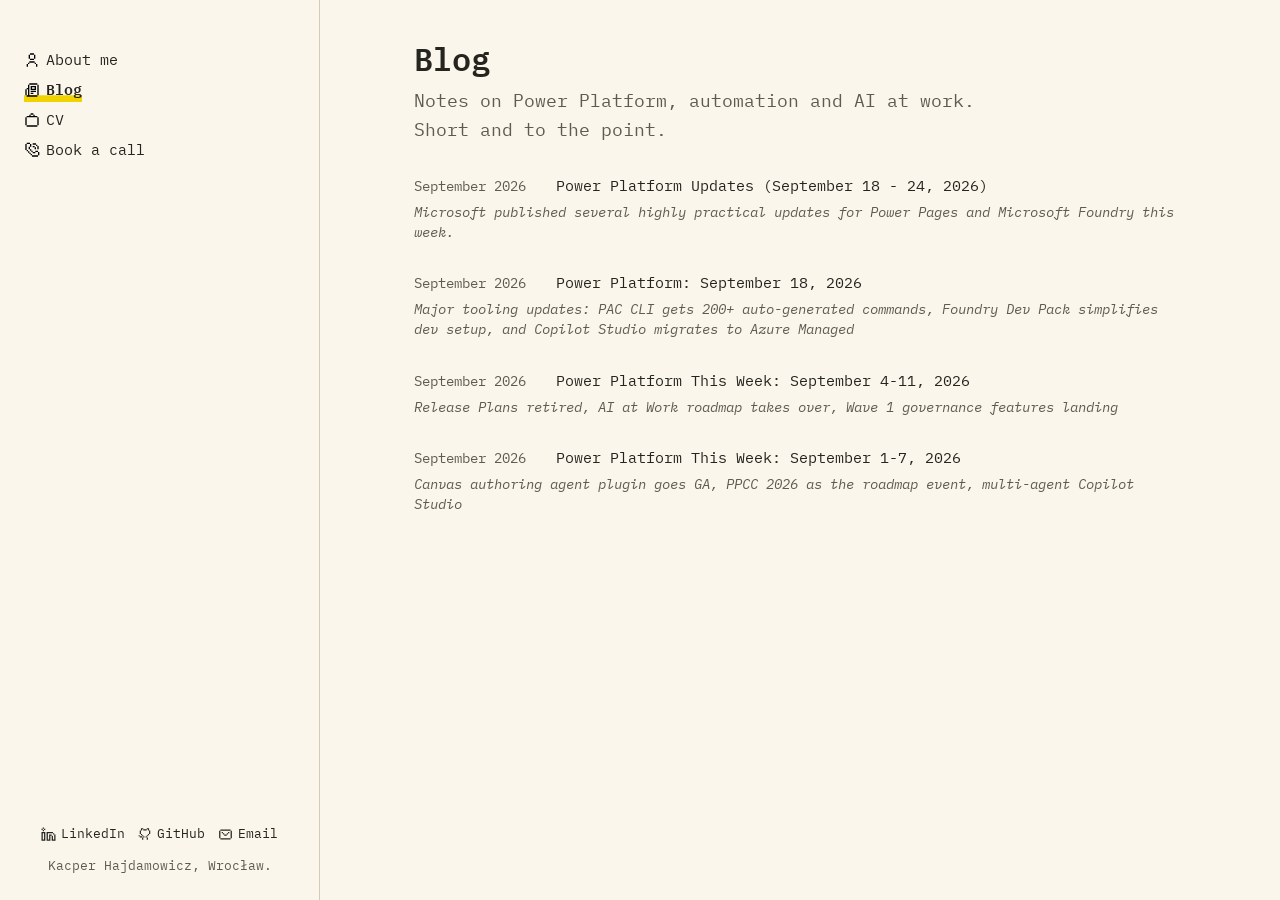
==== blog/index.html @ ccdfb7a2 "Post: Power Platform Updates (September 18 - 24, 2026)" ====
<!doctype html>
<html lang="en">
<head>
  <meta charset="utf-8">
  <meta name="viewport" content="width=device-width, initial-scale=1">
  <title>Blog | Kacper Hajdamowicz</title>
  <meta name="description" content="Notes on Power Platform, automation and AI at work.">
  <link rel="icon" href="../favicon.png">
  <link rel="apple-touch-icon" href="../apple-touch-icon.png">
  <link rel="preconnect" href="https://fonts.googleapis.com">
  <link rel="preconnect" href="https://fonts.gstatic.com" crossorigin>
  <link rel="stylesheet" href="https://fonts.googleapis.com/css2?family=IBM+Plex+Mono:wght@400;500;600;700&display=swap">
  <link rel="stylesheet" href="../style.css">
</head>
<body>
<a class="skip-link" href="#main">Skip to content</a>

<header class="sidebar">
  <nav class="sidebar-nav" aria-label="Main">
  <a href="../"><img class="pix" src="../icons/user.svg" alt="" width="16" height="16"> About me</a>
    <a href="./" aria-current="page"><img class="pix" src="../icons/article.svg" alt="" width="16" height="16"> Blog</a>
    <a href="../cv/"><img class="pix" src="../icons/briefcase.svg" alt="" width="16" height="16"> CV</a>
    <a href="https://calendly.com/hajdamowiczkacper/30min" target="_blank" rel="noopener"><img class="pix" src="../icons/phone-call.svg" alt="" width="16" height="16"> Book a call</a>
  </nav>
  <nav class="sidebar-social" aria-label="Links">
    <a href="https://www.linkedin.com/in/kacper-hajdamowicz-b1167520b" target="_blank" rel="noopener">LinkedIn</a>
    <a href="https://github.com/KacperHajdamowicz" target="_blank" rel="noopener">GitHub</a>
    <a href="mailto:hajdamowiczkacper@outlook.com">Email</a>
  </nav>
  <p class="sidebar-note">Kacper Hajdamowicz, Wrocław.</p>
</header>

<main class="main" id="main">
  <h1>Blog</h1>
  <p class="lead">Notes on Power Platform, automation and AI at work. Short and to the point.</p>
  <ul class="posts">
      <a class="post" href="2026-09-power-platform-updates-september-18-24-2026.html">
        <span class="post-top">
          <time datetime="2026-09">September 2026</time>
          <span>Power Platform Updates (September 18 - 24, 2026)</span>
        </span>
        <span class="post-desc">Microsoft published several highly practical updates for Power Pages and Microsoft Foundry this week.</span>
      </a>
    <a class="post" href="2026-09-power-platform-september-18-2026.html">
        <span class="post-top">
          <time datetime="2026-09">September 2026</time>
          <span>Power Platform: September 18, 2026</span>
        </span>
        <span class="post-desc">Major tooling updates: PAC CLI gets 200+ auto-generated commands, Foundry Dev Pack simplifies dev setup, and Copilot Studio migrates to Azure Managed </span>
      </a>
    <a class="post" href="2026-09-power-platform-this-week-september-4-11-2026.html">
        <span class="post-top">
          <time datetime="2026-09">September 2026</time>
          <span>Power Platform This Week: September 4-11, 2026</span>
        </span>
        <span class="post-desc">Release Plans retired, AI at Work roadmap takes over, Wave 1 governance features landing</span>
      </a>
    <a class="post" href="2026-09-power-platform-this-week-september-1-7-2026.html">
        <span class="post-top">
          <time datetime="2026-09">September 2026</time>
          <span>Power Platform This Week: September 1-7, 2026</span>
        </span>
        <span class="post-desc">Canvas authoring agent plugin goes GA, PPCC 2026 as the roadmap event, multi-agent Copilot Studio</span>
      </a>
  </ul>
</main>

</body>
</html>
---- style.css ----
/* Kacper Hajdamowicz, personal site. One stylesheet, no build step.
   Colours live only in :root; tune them here and nowhere else.
   Shapes: buttons are pills, cards and the photo use --radius, inline code 6px. */

:root {
  /* Warm paper surfaces, dark ink, one yellow accent.
     The accent splits in two because #F1D302 only reaches 1.4:1 on paper:
     --accent is a FILL (buttons, highlights, rules) and always carries
     --on-accent ink on top; --accent-ink is the readable yellow, and the
     only one allowed to be text. */
  --bg: #FAF6EC;
  --bg-card: #F2EBD9;
  --text: #26241F;
  --text-muted: #605B4F;
  --border: #D5CBB0;
  --accent: #F1D302;
  --accent-hover: #D9BE00;
  --accent-ink: #6B5900;
  --accent-bright: #B8860B;
  --on-accent: #26241F;

  --font-body: "IBM Plex Mono", ui-monospace, "Cascadia Mono", Consolas, "Courier New", monospace;
  --font-heading: var(--font-body);

  --radius: 12px;
  --content-width: 820px;
  --sidebar-width: 320px;
  --transition: 0.15s ease;
}

* { box-sizing: border-box; }

html { color-scheme: light; }

body {
  margin: 0;
  padding-left: var(--sidebar-width);
  background: var(--bg);
  color: var(--text);
  font-family: var(--font-body);
  font-size: 0.95rem;
  line-height: 1.55;
  -webkit-font-smoothing: antialiased;
}

h1, h2, h3 {
  font-family: var(--font-heading);
  font-weight: 600;
  line-height: 1.2;
  letter-spacing: 0;
  margin: 0 0 0.5rem;
}
h1 { font-size: 2rem; }
h2 { font-size: 1.5rem; }
h3 { font-size: 1.1rem; }
p { margin: 0 0 1rem; }

a { color: var(--accent-ink); text-decoration: none; }
a:hover { color: var(--accent-bright); text-decoration: underline; }
:focus-visible { outline: 2px solid var(--accent-ink); outline-offset: 3px; }

.skip-link {
  position: absolute; left: calc(var(--sidebar-width) + 1rem); top: -3rem; z-index: 20;
  padding: 0.5rem 1rem; border-radius: 999px;
  background: var(--accent); color: var(--on-accent);
}
.skip-link:focus { top: 1rem; }

/* Sidebar: fixed on the left, the page scrolls past it.
   The social links and the note sit at the bottom (margin-top: auto). */
.sidebar {
  position: fixed; left: 0; top: 0; bottom: 0; z-index: 10;
  width: var(--sidebar-width);
  display: flex; flex-direction: column;
  padding: 1.5rem;
  overflow-y: auto;
  background: var(--bg);
  border-right: 1px solid var(--border);
}
.brand { font-family: var(--font-heading); font-weight: 600; color: var(--text); }
.brand:hover { color: var(--accent-bright); text-decoration: none; }
.sidebar-nav { display: flex; flex-direction: column; gap: 0.4rem; margin-top: 1.5rem; }
/* shrink to the label so the marker stripe hugs the word, not the column */
.sidebar-nav a { align-self: flex-start; }
.sidebar-social { display: flex; align-items: center; justify-content: center; gap: 0.8rem; margin-top: auto; padding-top: 1.5rem; font-size: 0.8rem; }
.sidebar-social a { display: inline-flex; align-items: center; gap: 0.3rem; }
/* Brand marks are masks, not images, so the glyph takes currentColor and
   follows the hover state. No colour is baked into the data URI. */
.sidebar-social a::before {
  content: "";
  width: 1.15em; height: 1.15em;
  flex-shrink: 0;
  background: currentColor;
  -webkit-mask: var(--icon) center / contain no-repeat;
  mask: var(--icon) center / contain no-repeat;
}
.sidebar-social a[href*="linkedin"] { --icon: url("data:image/svg+xml,%3Csvg xmlns='http://www.w3.org/2000/svg' viewBox='0 0 24 24'%3E%3Cpath d='M7 22H1V8h6v14Zm12-12h-8v10h2v-8h4v2h-2v8H9V8h10v2Zm4 12h-6v-8h2v6h2v-8h2v10ZM3 20h2V10H3v10Zm18-8h-2v-2h2v2ZM5 7H3V5h2v2ZM3 5H1V3h2v2Zm4 0H5V3h2v2ZM5 3H3V1h2v2Z'/%3E%3C/svg%3E"); }
.sidebar-social a[href*="github"] { --icon: url("data:image/svg+xml,%3Csvg xmlns='http://www.w3.org/2000/svg' viewBox='0 0 24 24'%3E%3Cpath d='M5 2h4v2H7v2H5V2Zm0 10H3V6h2v6Zm2 2H5v-2h2v2Zm2 2v-2H7v2H3v-2H1v2h2v2h4v4h2v-4h2v-2H9Zm0 0v2H7v-2h2Zm6-12v2H9V4h6Zm4 2h-2V4h-2V2h4v4Zm0 6V6h2v6h-2Zm-2 2v-2h2v2h-2Zm-2 2v-2h2v2h-2Zm0 2h-2v-2h2v2Zm0 0h2v4h-2v-4Z'/%3E%3C/svg%3E"); }
.sidebar-social a[href^="mailto"] { --icon: url("data:image/svg+xml,%3Csvg xmlns='http://www.w3.org/2000/svg' viewBox='0 0 24 24'%3E%3Cpath d='M6 8h2v2H6zm2 2h2v2H8zm10-2h-2v2h2zm-2 2h-2v2h2zm-6 2h4v2h-4zM2 6h2v12H2zm18 0h2v12h-2zM4 4h16v2H4zm0 14h16v2H4z'/%3E%3C/svg%3E"); }
.sidebar-nav a, .sidebar-social a { color: var(--text); }
.sidebar-nav a { display: inline-flex; align-items: center; gap: 0.4rem; }
.pix { image-rendering: pixelated; vertical-align: -0.2em; }
.cv h2 .pix {
  width: 16px; height: 16px;
  vertical-align: middle;
  margin-right: 0.25em;
}
.sidebar-nav a[aria-current] {
  color: var(--text); font-weight: 600;
  box-shadow: inset 0 -0.45em var(--accent);
}
.sidebar-nav a:hover, .sidebar-social a:hover { color: var(--accent-bright); text-decoration: none; }
.sidebar-note { margin: 0.75rem 0 0; font-size: 0.8rem; color: var(--text-muted); text-align: center; }

/* Layout */
.main { max-width: var(--content-width); margin: 0 auto; padding: 2.5rem 1.5rem 3rem; }
.section { margin-top: 3rem; }
.heading-row { display: flex; align-items: center; justify-content: space-between; gap: 1rem; margin-bottom: 0.5rem; }
.heading-row h2 { margin: 0; }
.lead { font-size: 1.15rem; color: var(--text-muted); max-width: 32em; }

/* Buttons */
.button {
  display: inline-block;
  padding: 0.55rem 1.1rem;
  border: 1px solid var(--accent-ink);
  border-radius: 999px;
  background: var(--accent);
  color: var(--on-accent);
  font-weight: 500;
  line-height: 1.2;
  white-space: nowrap;
  transition: background var(--transition), border-color var(--transition), transform var(--transition);
}
.button:hover { background: var(--accent-hover); border-color: var(--accent-ink); color: var(--on-accent); text-decoration: none; }
.button:active { transform: translateY(1px); }
.button.secondary { background: transparent; border-color: var(--border); color: var(--text); }
.button.secondary:hover { background: var(--bg-card); border-color: var(--text-muted); color: var(--text); }
.button.small { padding: 0.35rem 0.8rem; font-size: 0.9rem; }

/* Landing: hero with timeline and photo */
.hero { display: grid; grid-template-columns: 1fr 250px; gap: 2.5rem; align-items: start; }
.hero-links { display: flex; gap: 1.25rem; margin-bottom: 0.5rem; }
.hero-actions { display: flex; flex-wrap: wrap; gap: 0.75rem; margin-top: 1.5rem; }

.timeline-title { font-size: 1.1rem; color: var(--text-muted); margin: 1.5rem 0 0.75rem; }
.timeline {
  display: grid;
  grid-template-columns: max-content 1fr;
  column-gap: 1.25rem;
  row-gap: 0.6rem;
  margin: 0;
}
.timeline dt {
  color: var(--accent-ink);
  font-weight: 600;
  font-variant-numeric: tabular-nums;
  white-space: nowrap;
}
.timeline dd { margin: 0; }

.hero-figure { margin: 0; text-align: center; }
.hero-tech {
  display: flex; justify-content: space-between; align-items: center;
  gap: 0.25rem;
  margin: 0.9rem 0.35rem 0;
}
.hero-image {
  display: block;
  width: 250px; height: 250px;
  object-fit: cover;
  border: 1px solid var(--border);
  border-radius: 999px;
  background: var(--bg-card);
}
.hero-bubble {
  margin-top: 1rem;
  padding: 0.6rem 0.9rem;
  border: 1px solid var(--border);
  border-radius: var(--radius);
  background: var(--bg-card);
  color: var(--text-muted);
  font-size: 0.9rem;
}

/* Landing: cards and certificates */
.cards { display: grid; grid-template-columns: 1fr 1fr; gap: 1rem; }
.card {
  padding: 1rem 1.25rem;
  border: 1px solid var(--border);
  border-radius: var(--radius);
  background: var(--bg-card);
}
.card h3 { margin-bottom: 0.35rem; }
.card p { margin: 0; color: var(--text-muted); font-size: 0.95rem; }

.certs { list-style: none; margin: 0; padding: 0; }
.certs li {
  display: flex; justify-content: space-between; gap: 1rem;
  padding: 0.5rem 0;
  border-top: 1px solid var(--border);
}
.certs li:first-child { border-top: 0; }

/* Posts list (blog index and landing) */
.posts { list-style: none; margin: 0; padding: 0; }
.post {
  display: flex; flex-direction: column; gap: 0.35rem;
  margin-inline: -0.625rem;
  padding: 0.9rem 0.625rem;
  border-radius: var(--radius);
  color: var(--text);
}
.post:hover { background: var(--bg-card); color: var(--accent-bright); text-decoration: none; }
.post-top {
  display: flex; align-items: baseline; gap: 1.25rem;
}
.post-top time {
  color: var(--text-muted);
  font-size: 0.9rem;
  font-variant-numeric: tabular-nums;
  white-space: nowrap;
  min-width: 8.5em;
}
.post-desc {
  color: var(--text-muted);
  font-size: 0.85rem;
  line-height: 1.45;
  font-style: italic;
}

/* Article */
.back-link { display: inline-block; margin-bottom: 1.5rem; font-size: 0.9rem; }
.article h1 { margin-bottom: 0.25rem; }
.post-meta { color: var(--text-muted); margin-bottom: 2rem; }
.article h2 { margin-top: 2rem; }
.article p { max-width: 65ch; }
.article-figure {
  margin: 1.5rem 0 2rem;
}
.article-figure img {
  display: block;
  width: 100%;
  height: auto;
  max-width: 100%;
  border: 1px solid var(--border);
  border-radius: 8px;
}
.article-figure figcaption {
  color: var(--text-muted);
  font-size: 0.85rem;
  margin-top: 0.5rem;
  font-style: italic;
  max-width: 65ch;
}
.article code {
  font-size: 0.92em;
  padding: 0 0.3em;
  border: 1px solid var(--border);
  border-radius: 6px;
  background: var(--bg-card);
}

/* CV: same rules as the printed CV, the accent is a line, not a fill */
.cv-header { margin-bottom: 1.5rem; }
.cv-name { font-size: 2rem; color: var(--accent-ink); line-height: 1.1; margin: 0; }
.cv-role { font-size: 1.15rem; margin: 0.25rem 0 0; }
.cv-contact { color: var(--text-muted); font-size: 0.95rem; line-height: 1.6; margin: 0.5rem 0 0; }
.cv-contact-row { display: inline-block; }
.cv-contact-row + .cv-contact-row { margin-top: 0.25rem; }
.cv-contact a { color: inherit; }
.cv-actions { display: flex; flex-wrap: wrap; gap: 0.75rem; margin-top: 1.25rem; }

.cv section { margin-top: 1.75rem; }
.cv h2 {
  font-size: 0.85rem;
  text-transform: uppercase;
  letter-spacing: 0.1em;
  color: var(--accent-ink);
  border-bottom: 2px solid var(--accent);
  padding-bottom: 0.3rem;
  margin: 0 0 0.75rem;
}
.cv h3, .cv h4 { font-family: var(--font-body); font-size: 1.05rem; font-weight: 700; margin: 0; }
.company { font-weight: 400; }

.skills div { margin-bottom: 0.3rem; }

.entry { margin-bottom: 1.25rem; break-inside: avoid; }
.entry-line { display: flex; justify-content: space-between; align-items: baseline; gap: 1rem; }
.dates, .year {
  color: var(--text-muted);
  font-size: 0.9rem;
  font-variant-numeric: tabular-nums;
  white-space: nowrap;
  flex-shrink: 0;
}
.qualifier { font-size: 0.9rem; font-style: italic; color: var(--text-muted); margin-top: 0.1rem; }
.sub-role { margin: 0.6rem 0 0 1rem; }

.cv ul { list-style: none; margin: 0.4rem 0 0; padding: 0; }
.cv li { position: relative; padding-left: 1rem; margin-bottom: 0.3rem; }
.cv li::before {
  content: "";
  position: absolute; left: 0; top: 0.6em;
  width: 5px; height: 5px;
  background: var(--accent-ink);
}

.item { display: flex; justify-content: space-between; gap: 1rem; margin-bottom: 0.3rem; }
.muted { color: var(--text-muted); font-size: 0.9rem; }

@media print {
  @page { size: A4; margin: 14mm; }
  /* On paper the yellow fill washes out, so both accents collapse into one
     dark mustard (8.6:1 on white) and the warm greys get sharper. */
  :root {
    --accent: #5A4B00;
    --accent-ink: #5A4B00;
    --text-muted: #555555;
    --border: #CCCCCC;
  }
  .skip-link, .sidebar, .cv-actions { display: none; }
  body {
    padding-left: 0;
    background: #fff; color: var(--text);
    font-size: 10pt; line-height: 1.35;
    -webkit-print-color-adjust: exact;
    print-color-adjust: exact;
  }
  .main { max-width: none; padding: 0; }
  .cv-contact a { text-decoration: none; }
}

/* Mobile */
@media (max-width: 700px) {
  h1 { font-size: 1.8rem; }
  body { padding-left: 0; }
  .sidebar {
    position: static; width: auto;
    flex-direction: column; flex-wrap: nowrap; align-items: stretch;
    gap: 0.35rem;
    padding: 0.75rem 0.6rem;
    border-right: 0; border-bottom: 1px solid var(--border);
  }
  .sidebar-nav { flex-direction: row; flex-wrap: nowrap; gap: 1.25rem; margin-top: 0; align-items: center; width: auto; }
  .sidebar-nav a { justify-content: flex-start; text-align: left; padding: 0.2rem 0; flex: 0 0 auto; }
  .sidebar-social { order: -1; align-self: flex-end; margin: 0; padding-top: 0; flex-direction: row; flex-wrap: nowrap; gap: 0.6rem; align-items: center; justify-content: flex-end; width: auto; }
  .sidebar-social a { flex: 0 0 auto; font-size: 0; line-height: 0; }
  .sidebar-social a::before { width: 0.95rem; height: 0.95rem; }
  .sidebar-note { display: none; }
  .skip-link { left: 1rem; }
  .main { padding: 1.5rem 1rem 2.5rem; }
  .entry-line, .item { flex-direction: column; gap: 0; }
  .post { gap: 0.35rem; }
  .hero { grid-template-columns: 1fr; gap: 1.5rem; }
  .hero-figure { order: -1; display: grid; grid-template-columns: auto 1fr; grid-template-rows: auto auto; gap: 0 1rem; text-align: left; }
  .hero-image { grid-column: 1; grid-row: 1; width: 96px; height: 96px; justify-self: center; }
  .hero-tech { grid-column: 1; grid-row: 2; order: 0; justify-content: flex-start; gap: 0.5rem; margin: 0.4rem 0 0; }
  .hero-bubble { grid-column: 2; grid-row: 1; height: 60px; margin-top: 0; align-self: center; padding: 0.5rem 0.8rem; display: flex; align-items: center; }
  .cards { grid-template-columns: 1fr; }
  .certs li { flex-direction: column; gap: 0; }
}

@media (prefers-reduced-motion: reduce) {
  * { transition: none !important; }
}
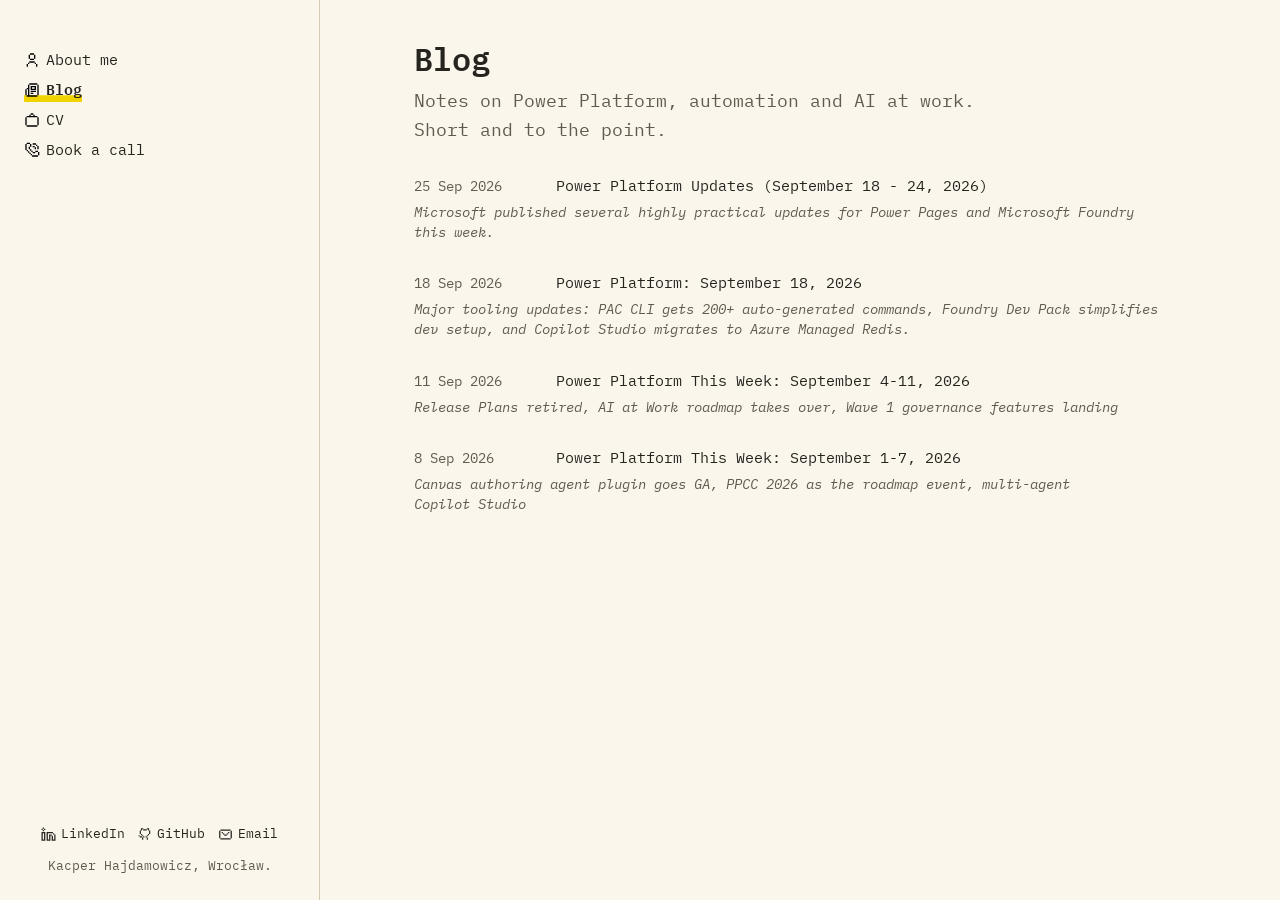
==== commit 1b4213c6: "Wrap post rows in li, show full dates, remove hero contact links" ====
--- a/blog/index.html
+++ b/blog/index.html
@@ -5,6 +5,10 @@
   <meta name="viewport" content="width=device-width, initial-scale=1">
   <title>Blog | Kacper Hajdamowicz</title>
   <meta name="description" content="Notes on Power Platform, automation and AI at work.">
+  <meta property="og:title" content="Blog | Kacper Hajdamowicz">
+  <meta property="og:description" content="Notes on Power Platform, automation and AI at work.">
+  <meta property="og:url" content="https://kacperhajdamowicz.github.io/kacperhajdamowicz/blog/">
+  <meta property="og:image" content="https://kacperhajdamowicz.github.io/kacperhajdamowicz/icon-512.png">
   <link rel="icon" href="../favicon.png">
   <link rel="apple-touch-icon" href="../apple-touch-icon.png">
   <link rel="preconnect" href="https://fonts.googleapis.com">
@@ -34,34 +38,34 @@
   <h1>Blog</h1>
   <p class="lead">Notes on Power Platform, automation and AI at work. Short and to the point.</p>
   <ul class="posts">
-      <a class="post" href="2026-09-power-platform-updates-september-18-24-2026.html">
-        <span class="post-top">
-          <time datetime="2026-09">September 2026</time>
-          <span>Power Platform Updates (September 18 - 24, 2026)</span>
-        </span>
-        <span class="post-desc">Microsoft published several highly practical updates for Power Pages and Microsoft Foundry this week.</span>
-      </a>
-    <a class="post" href="2026-09-power-platform-september-18-2026.html">
-        <span class="post-top">
-          <time datetime="2026-09">September 2026</time>
-          <span>Power Platform: September 18, 2026</span>
-        </span>
-        <span class="post-desc">Major tooling updates: PAC CLI gets 200+ auto-generated commands, Foundry Dev Pack simplifies dev setup, and Copilot Studio migrates to Azure Managed </span>
-      </a>
-    <a class="post" href="2026-09-power-platform-this-week-september-4-11-2026.html">
-        <span class="post-top">
-          <time datetime="2026-09">September 2026</time>
-          <span>Power Platform This Week: September 4-11, 2026</span>
-        </span>
-        <span class="post-desc">Release Plans retired, AI at Work roadmap takes over, Wave 1 governance features landing</span>
-      </a>
-    <a class="post" href="2026-09-power-platform-this-week-september-1-7-2026.html">
-        <span class="post-top">
-          <time datetime="2026-09">September 2026</time>
-          <span>Power Platform This Week: September 1-7, 2026</span>
-        </span>
-        <span class="post-desc">Canvas authoring agent plugin goes GA, PPCC 2026 as the roadmap event, multi-agent Copilot Studio</span>
-      </a>
+    <li><a class="post" href="2026-09-power-platform-updates-september-18-24-2026.html">
+      <span class="post-top">
+        <time datetime="2026-09-25">25 Sep 2026</time>
+        <span>Power Platform Updates (September 18 - 24, 2026)</span>
+      </span>
+      <span class="post-desc">Microsoft published several highly practical updates for Power Pages and Microsoft Foundry this week.</span>
+    </a></li>
+    <li><a class="post" href="2026-09-power-platform-september-18-2026.html">
+      <span class="post-top">
+        <time datetime="2026-09-18">18 Sep 2026</time>
+        <span>Power Platform: September 18, 2026</span>
+      </span>
+      <span class="post-desc">Major tooling updates: PAC CLI gets 200+ auto-generated commands, Foundry Dev Pack simplifies dev setup, and Copilot Studio migrates to Azure Managed Redis.</span>
+    </a></li>
+    <li><a class="post" href="2026-09-power-platform-this-week-september-4-11-2026.html">
+      <span class="post-top">
+        <time datetime="2026-09-11">11 Sep 2026</time>
+        <span>Power Platform This Week: September 4-11, 2026</span>
+      </span>
+      <span class="post-desc">Release Plans retired, AI at Work roadmap takes over, Wave 1 governance features landing</span>
+    </a></li>
+    <li><a class="post" href="2026-09-power-platform-this-week-september-1-7-2026.html">
+      <span class="post-top">
+        <time datetime="2026-09-08">8 Sep 2026</time>
+        <span>Power Platform This Week: September 1-7, 2026</span>
+      </span>
+      <span class="post-desc">Canvas authoring agent plugin goes GA, PPCC 2026 as the roadmap event, multi-agent Copilot Studio</span>
+    </a></li>
   </ul>
 </main>
 
--- a/style.css
+++ b/style.css
@@ -16,11 +16,9 @@
   --accent: #F1D302;
   --accent-hover: #D9BE00;
   --accent-ink: #6B5900;
-  --accent-bright: #B8860B;
   --on-accent: #26241F;
 
   --font-body: "IBM Plex Mono", ui-monospace, "Cascadia Mono", Consolas, "Courier New", monospace;
-  --font-heading: var(--font-body);
 
   --radius: 12px;
   --content-width: 820px;
@@ -44,19 +42,20 @@
 }
 
 h1, h2, h3 {
-  font-family: var(--font-heading);
   font-weight: 600;
   line-height: 1.2;
   letter-spacing: 0;
   margin: 0 0 0.5rem;
+  text-wrap: balance;
 }
 h1 { font-size: 2rem; }
 h2 { font-size: 1.5rem; }
 h3 { font-size: 1.1rem; }
 p { margin: 0 0 1rem; }
+p, dd, .post-desc { text-wrap: pretty; }
 
 a { color: var(--accent-ink); text-decoration: none; }
-a:hover { color: var(--accent-bright); text-decoration: underline; }
+a:hover { text-decoration: underline; }
 :focus-visible { outline: 2px solid var(--accent-ink); outline-offset: 3px; }
 
 .skip-link {
@@ -77,8 +76,6 @@
   background: var(--bg);
   border-right: 1px solid var(--border);
 }
-.brand { font-family: var(--font-heading); font-weight: 600; color: var(--text); }
-.brand:hover { color: var(--accent-bright); text-decoration: none; }
 .sidebar-nav { display: flex; flex-direction: column; gap: 0.4rem; margin-top: 1.5rem; }
 /* shrink to the label so the marker stripe hugs the word, not the column */
 .sidebar-nav a { align-self: flex-start; }
@@ -109,7 +106,7 @@
   color: var(--text); font-weight: 600;
   box-shadow: inset 0 -0.45em var(--accent);
 }
-.sidebar-nav a:hover, .sidebar-social a:hover { color: var(--accent-bright); text-decoration: none; }
+.sidebar-nav a:hover, .sidebar-social a:hover { color: var(--accent-ink); text-decoration: none; }
 .sidebar-note { margin: 0.75rem 0 0; font-size: 0.8rem; color: var(--text-muted); text-align: center; }
 
 /* Layout */
@@ -140,7 +137,6 @@
 
 /* Landing: hero with timeline and photo */
 .hero { display: grid; grid-template-columns: 1fr 250px; gap: 2.5rem; align-items: start; }
-.hero-links { display: flex; gap: 1.25rem; margin-bottom: 0.5rem; }
 .hero-actions { display: flex; flex-wrap: wrap; gap: 0.75rem; margin-top: 1.5rem; }
 
 .timeline-title { font-size: 1.1rem; color: var(--text-muted); margin: 1.5rem 0 0.75rem; }
@@ -211,7 +207,7 @@
   border-radius: var(--radius);
   color: var(--text);
 }
-.post:hover { background: var(--bg-card); color: var(--accent-bright); text-decoration: none; }
+.post:hover { background: var(--bg-card); text-decoration: none; }
 .post-top {
   display: flex; align-items: baseline; gap: 1.25rem;
 }
@@ -235,24 +231,6 @@
 .post-meta { color: var(--text-muted); margin-bottom: 2rem; }
 .article h2 { margin-top: 2rem; }
 .article p { max-width: 65ch; }
-.article-figure {
-  margin: 1.5rem 0 2rem;
-}
-.article-figure img {
-  display: block;
-  width: 100%;
-  height: auto;
-  max-width: 100%;
-  border: 1px solid var(--border);
-  border-radius: 8px;
-}
-.article-figure figcaption {
-  color: var(--text-muted);
-  font-size: 0.85rem;
-  margin-top: 0.5rem;
-  font-style: italic;
-  max-width: 65ch;
-}
 .article code {
   font-size: 0.92em;
   padding: 0 0.3em;
@@ -357,7 +335,7 @@
   .hero-figure { order: -1; display: grid; grid-template-columns: auto 1fr; grid-template-rows: auto auto; gap: 0 1rem; text-align: left; }
   .hero-image { grid-column: 1; grid-row: 1; width: 96px; height: 96px; justify-self: center; }
   .hero-tech { grid-column: 1; grid-row: 2; order: 0; justify-content: flex-start; gap: 0.5rem; margin: 0.4rem 0 0; }
-  .hero-bubble { grid-column: 2; grid-row: 1; height: 60px; margin-top: 0; align-self: center; padding: 0.5rem 0.8rem; display: flex; align-items: center; }
+  .hero-bubble { grid-column: 2; grid-row: 1; min-height: 60px; margin-top: 0; align-self: center; padding: 0.5rem 0.8rem; display: flex; align-items: center; }
   .cards { grid-template-columns: 1fr; }
   .certs li { flex-direction: column; gap: 0; }
 }
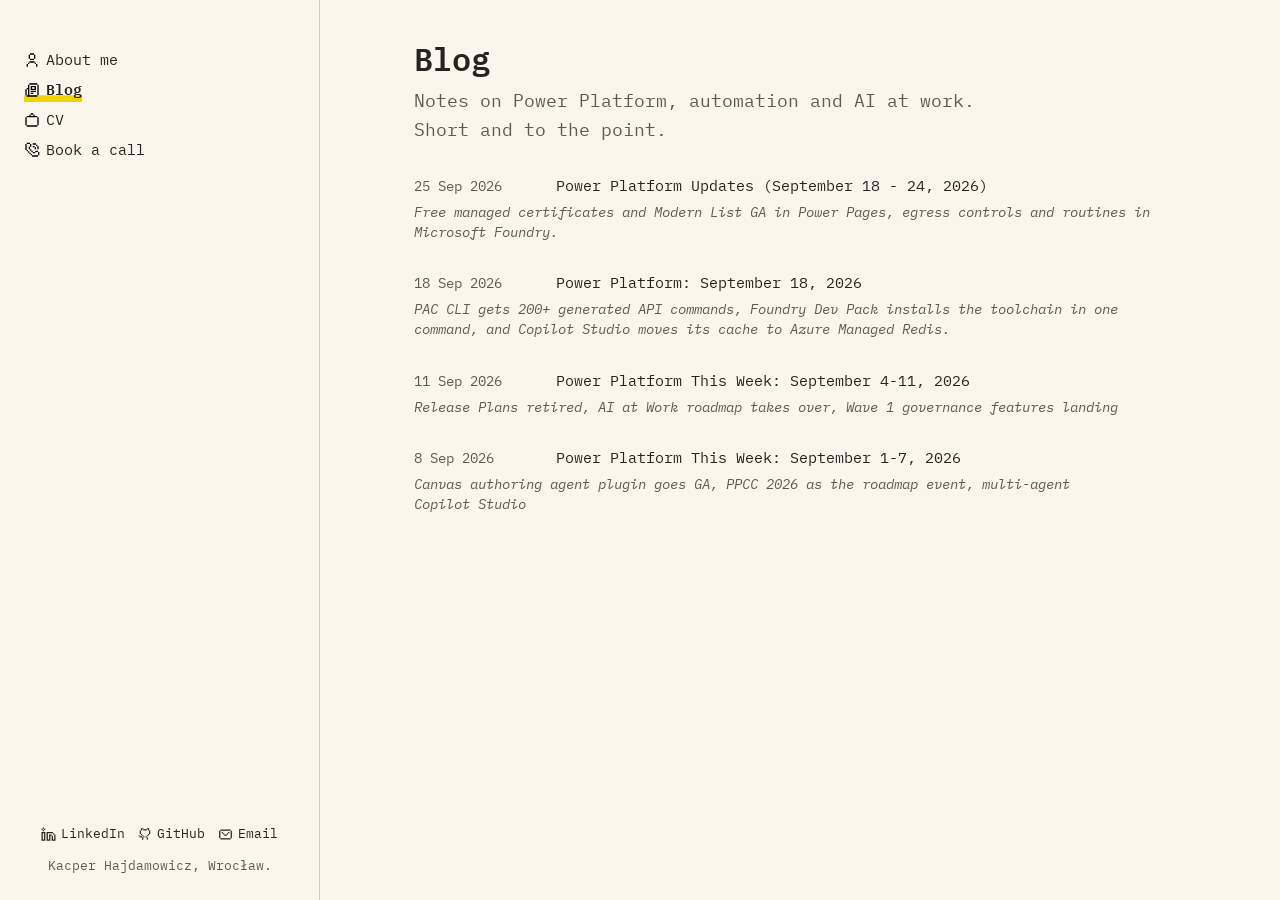
==== commit 2eeec74d: "Rewrite the two September posts in plainer voice" ====
--- a/blog/index.html
+++ b/blog/index.html
@@ -43,14 +43,14 @@
         <time datetime="2026-09-25">25 Sep 2026</time>
         <span>Power Platform Updates (September 18 - 24, 2026)</span>
       </span>
-      <span class="post-desc">Microsoft published several highly practical updates for Power Pages and Microsoft Foundry this week.</span>
+      <span class="post-desc">Free managed certificates and Modern List GA in Power Pages, egress controls and routines in Microsoft Foundry.</span>
     </a></li>
     <li><a class="post" href="2026-09-power-platform-september-18-2026.html">
       <span class="post-top">
         <time datetime="2026-09-18">18 Sep 2026</time>
         <span>Power Platform: September 18, 2026</span>
       </span>
-      <span class="post-desc">Major tooling updates: PAC CLI gets 200+ auto-generated commands, Foundry Dev Pack simplifies dev setup, and Copilot Studio migrates to Azure Managed Redis.</span>
+      <span class="post-desc">PAC CLI gets 200+ generated API commands, Foundry Dev Pack installs the toolchain in one command, and Copilot Studio moves its cache to Azure Managed Redis.</span>
     </a></li>
     <li><a class="post" href="2026-09-power-platform-this-week-september-4-11-2026.html">
       <span class="post-top">
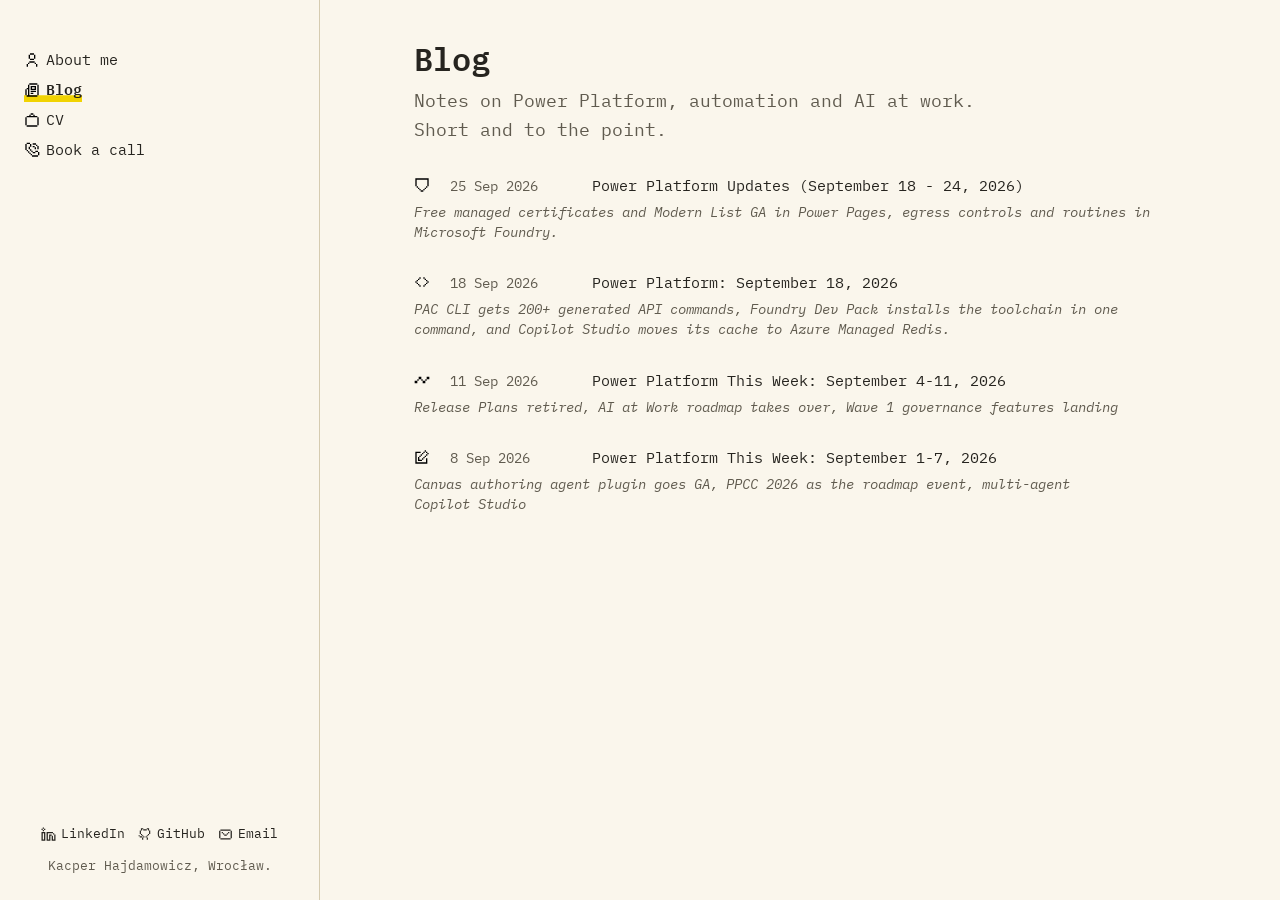
==== commit fe84ebd0: "Add diagrams and post icons to the blog One inline SVG figure per post, drawn in the site palette at" ====
--- a/blog/index.html
+++ b/blog/index.html
@@ -24,7 +24,7 @@
   <a href="../"><img class="pix" src="../icons/user.svg" alt="" width="16" height="16"> About me</a>
     <a href="./" aria-current="page"><img class="pix" src="../icons/article.svg" alt="" width="16" height="16"> Blog</a>
     <a href="../cv/"><img class="pix" src="../icons/briefcase.svg" alt="" width="16" height="16"> CV</a>
-    <a href="https://calendly.com/hajdamowiczkacper/30min" target="_blank" rel="noopener"><img class="pix" src="../icons/phone-call.svg" alt="" width="16" height="16"> Book a call</a>
+    <a href="../book/"><img class="pix" src="../icons/phone-call.svg" alt="" width="16" height="16"> Book a call</a>
   </nav>
   <nav class="sidebar-social" aria-label="Links">
     <a href="https://www.linkedin.com/in/kacper-hajdamowicz-b1167520b" target="_blank" rel="noopener">LinkedIn</a>
@@ -40,6 +40,7 @@
   <ul class="posts">
     <li><a class="post" href="2026-09-power-platform-updates-september-18-24-2026.html">
       <span class="post-top">
+        <img class="pix" src="../icons/shield.svg" alt="" width="16" height="16">
         <time datetime="2026-09-25">25 Sep 2026</time>
         <span>Power Platform Updates (September 18 - 24, 2026)</span>
       </span>
@@ -47,6 +48,7 @@
     </a></li>
     <li><a class="post" href="2026-09-power-platform-september-18-2026.html">
       <span class="post-top">
+        <img class="pix" src="../icons/code.svg" alt="" width="16" height="16">
         <time datetime="2026-09-18">18 Sep 2026</time>
         <span>Power Platform: September 18, 2026</span>
       </span>
@@ -54,6 +56,7 @@
     </a></li>
     <li><a class="post" href="2026-09-power-platform-this-week-september-4-11-2026.html">
       <span class="post-top">
+        <img class="pix" src="../icons/timeline.svg" alt="" width="16" height="16">
         <time datetime="2026-09-11">11 Sep 2026</time>
         <span>Power Platform This Week: September 4-11, 2026</span>
       </span>
@@ -61,6 +64,7 @@
     </a></li>
     <li><a class="post" href="2026-09-power-platform-this-week-september-1-7-2026.html">
       <span class="post-top">
+        <img class="pix" src="../icons/edit-box.svg" alt="" width="16" height="16">
         <time datetime="2026-09-08">8 Sep 2026</time>
         <span>Power Platform This Week: September 1-7, 2026</span>
       </span>
--- a/style.css
+++ b/style.css
@@ -17,6 +17,9 @@
   --accent-hover: #D9BE00;
   --accent-ink: #6B5900;
   --on-accent: #26241F;
+  /* Calendly's own page colour on the free plan (colour params ignored).
+     Fills the booking frame below Calendly's content so it reads as one sheet. */
+  --bg-sheet: #FFFFFF;
 
   --font-body: "IBM Plex Mono", ui-monospace, "Cascadia Mono", Consolas, "Courier New", monospace;
 
@@ -116,6 +119,24 @@
 .heading-row h2 { margin: 0; }
 .lead { font-size: 1.15rem; color: var(--text-muted); max-width: 32em; }
 
+/* Booking: our own details panel next to Calendly, mirroring Calendly's
+   own layout. The frame stays under ~650px wide so Calendly uses its flat
+   layout (no inner card). On the free plan the colour params are ignored,
+   so the frame is a white sheet with our border. */
+.booking-layout { display: flex; flex-wrap: wrap; align-items: flex-start; gap: 1.5rem 2rem; margin-top: 1.5rem; }
+.booking-facts { flex: 0 0 14rem; margin: 0; }
+.booking-facts dt { color: var(--accent-ink); font-weight: 600; font-size: 0.85rem; }
+.booking-facts dd { margin: 0 0 1rem; }
+.booking {
+  flex: 1 1 22rem; min-width: 0;
+  display: block;
+  height: clamp(560px, calc(100svh - 12rem), 760px);
+  border: 1px solid var(--border);
+  border-radius: var(--radius);
+  background: var(--bg-sheet);
+}
+.booking-fallback { margin-top: 1rem; font-size: 0.85rem; color: var(--text-muted); }
+
 /* Buttons */
 .button {
   display: inline-block;
@@ -211,6 +232,7 @@
 .post-top {
   display: flex; align-items: baseline; gap: 1.25rem;
 }
+.post-top .pix { flex: 0 0 auto; align-self: flex-start; margin-top: 0.2rem; }
 .post-top time {
   color: var(--text-muted);
   font-size: 0.9rem;
@@ -238,6 +260,24 @@
   border-radius: 6px;
   background: var(--bg-card);
 }
+
+/* Article figures: inline SVG diagrams drawn at phone width (viewBox 352),
+   shown 1:1 on desktop and scaled down slightly on small screens. */
+.article-figure { margin: 1.25rem 0 1.75rem; max-width: 22rem; }
+.article-figure svg { display: block; width: 100%; height: auto; font-family: inherit; font-size: 12px; }
+.article-figure figcaption {
+  color: var(--text-muted);
+  font-size: 0.85rem;
+  font-style: italic;
+  margin-top: 0.5rem;
+}
+.diagram .box { fill: var(--bg-card); stroke: var(--border); }
+.diagram .box-accent { fill: var(--accent); stroke: var(--accent-ink); }
+.diagram .line { fill: none; stroke: var(--text-muted); stroke-width: 1.5; }
+.diagram .label { fill: var(--text); }
+.diagram .on-accent { fill: var(--on-accent); }
+.diagram .muted { fill: var(--text-muted); font-size: 11px; }
+.diagram marker path { fill: var(--text-muted); }
 
 /* CV: same rules as the printed CV, the accent is a line, not a fill */
 .cv-header { margin-bottom: 1.5rem; }
@@ -321,7 +361,7 @@
     padding: 0.75rem 0.6rem;
     border-right: 0; border-bottom: 1px solid var(--border);
   }
-  .sidebar-nav { flex-direction: row; flex-wrap: nowrap; gap: 1.25rem; margin-top: 0; align-items: center; width: auto; }
+  .sidebar-nav { flex-direction: row; flex-wrap: wrap; gap: 0.25rem 1.25rem; margin-top: 0; align-items: center; width: auto; }
   .sidebar-nav a { justify-content: flex-start; text-align: left; padding: 0.2rem 0; flex: 0 0 auto; }
   .sidebar-social { order: -1; align-self: flex-end; margin: 0; padding-top: 0; flex-direction: row; flex-wrap: nowrap; gap: 0.6rem; align-items: center; justify-content: flex-end; width: auto; }
   .sidebar-social a { flex: 0 0 auto; font-size: 0; line-height: 0; }
@@ -337,6 +377,8 @@
   .hero-tech { grid-column: 1; grid-row: 2; order: 0; justify-content: flex-start; gap: 0.5rem; margin: 0.4rem 0 0; }
   .hero-bubble { grid-column: 2; grid-row: 1; min-height: 60px; margin-top: 0; align-self: center; padding: 0.5rem 0.8rem; display: flex; align-items: center; }
   .cards { grid-template-columns: 1fr; }
+  .booking-facts { flex-basis: 100%; display: grid; grid-template-columns: max-content 1fr; column-gap: 1.25rem; row-gap: 0.4rem; align-items: baseline; }
+  .booking-facts dd { margin: 0; }
   .certs li { flex-direction: column; gap: 0; }
 }
 
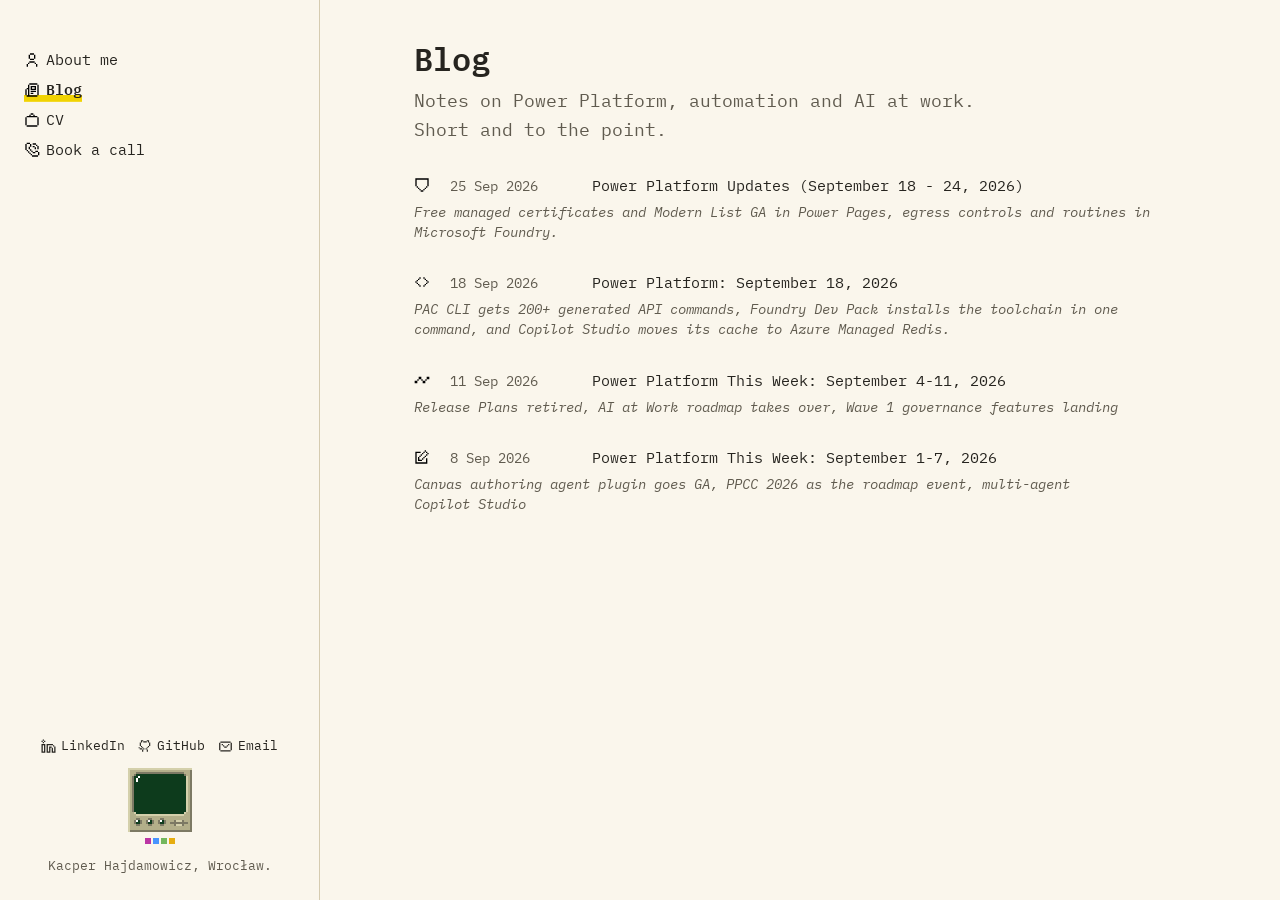
==== commit b0ea0323: "Point Open Graph URLs at kacperhajdamowicz.com" ====
--- a/blog/index.html
+++ b/blog/index.html
@@ -7,8 +7,8 @@
   <meta name="description" content="Notes on Power Platform, automation and AI at work.">
   <meta property="og:title" content="Blog | Kacper Hajdamowicz">
   <meta property="og:description" content="Notes on Power Platform, automation and AI at work.">
-  <meta property="og:url" content="https://kacperhajdamowicz.github.io/kacperhajdamowicz/blog/">
-  <meta property="og:image" content="https://kacperhajdamowicz.github.io/kacperhajdamowicz/icon-512.png">
+  <meta property="og:url" content="https://kacperhajdamowicz.com/blog/">
+  <meta property="og:image" content="https://kacperhajdamowicz.com/icon-512.png">
   <link rel="icon" href="../favicon.png">
   <link rel="apple-touch-icon" href="../apple-touch-icon.png">
   <link rel="preconnect" href="https://fonts.googleapis.com">
--- a/style.css
+++ b/style.css
@@ -20,6 +20,17 @@
   /* Calendly's own page colour on the free plan (colour params ignored).
      Fills the booking frame below Calendly's content so it reads as one sheet. */
   --bg-sheet: #FFFFFF;
+  /* Pixel accents: one dark and one light tone per area of work, taken from
+     the brand marks in icons/techno (Power Apps, Copilot, Power BI, Power
+     Automate). Decoration only, never text. */
+  --pp-dark: #742774;
+  --pp-light: #BB35A4;
+  --ai-dark: #1F9A8A;
+  --ai-light: #73B75D;
+  --data-dark: #C9870E;
+  --data-light: #E6AD10;
+  --azure-dark: #1B44B1;
+  --azure-light: #4894FE;
 
   --font-body: "IBM Plex Mono", ui-monospace, "Cascadia Mono", Consolas, "Courier New", monospace;
 
@@ -32,6 +43,11 @@
 * { box-sizing: border-box; }
 
 html { color-scheme: light; }
+
+/* Cross-document view transition: moving between pages cross-fades the
+   viewport (about 0.25s) instead of flashing. Chrome, Edge and Safari;
+   Firefox and file:// fall back to a plain navigation. */
+@view-transition { navigation: auto; }
 
 body {
   margin: 0;
@@ -60,6 +76,7 @@
 a { color: var(--accent-ink); text-decoration: none; }
 a:hover { text-decoration: underline; }
 :focus-visible { outline: 2px solid var(--accent-ink); outline-offset: 3px; }
+::selection { background: var(--accent); color: var(--on-accent); }
 
 .skip-link {
   position: absolute; left: calc(var(--sidebar-width) + 1rem); top: -3rem; z-index: 20;
@@ -98,19 +115,46 @@
 .sidebar-social a[href*="github"] { --icon: url("data:image/svg+xml,%3Csvg xmlns='http://www.w3.org/2000/svg' viewBox='0 0 24 24'%3E%3Cpath d='M5 2h4v2H7v2H5V2Zm0 10H3V6h2v6Zm2 2H5v-2h2v2Zm2 2v-2H7v2H3v-2H1v2h2v2h4v4h2v-4h2v-2H9Zm0 0v2H7v-2h2Zm6-12v2H9V4h6Zm4 2h-2V4h-2V2h4v4Zm0 6V6h2v6h-2Zm-2 2v-2h2v2h-2Zm-2 2v-2h2v2h-2Zm0 2h-2v-2h2v2Zm0 0h2v4h-2v-4Z'/%3E%3C/svg%3E"); }
 .sidebar-social a[href^="mailto"] { --icon: url("data:image/svg+xml,%3Csvg xmlns='http://www.w3.org/2000/svg' viewBox='0 0 24 24'%3E%3Cpath d='M6 8h2v2H6zm2 2h2v2H8zm10-2h-2v2h2zm-2 2h-2v2h2zm-6 2h4v2h-4zM2 6h2v12H2zm18 0h2v12h-2zM4 4h16v2H4zm0 14h16v2H4z'/%3E%3C/svg%3E"); }
 .sidebar-nav a, .sidebar-social a { color: var(--text); }
-.sidebar-nav a { display: inline-flex; align-items: center; gap: 0.4rem; }
+/* Highlighter stripe drawn as a background that grows from the left. The
+   current page has it at full width; hovering any other item sweeps it in,
+   so hover previews the active state. Text colour never changes. */
+.sidebar-nav a {
+  display: inline-flex; align-items: center; gap: 0.4rem;
+  background: linear-gradient(var(--accent), var(--accent)) no-repeat 0 100% / 0% 0.45em;
+  transition: background-size var(--transition);
+}
 .pix { image-rendering: pixelated; vertical-align: -0.2em; }
 .cv h2 .pix {
   width: 16px; height: 16px;
   vertical-align: middle;
   margin-right: 0.25em;
 }
-.sidebar-nav a[aria-current] {
-  color: var(--text); font-weight: 600;
-  box-shadow: inset 0 -0.45em var(--accent);
-}
-.sidebar-nav a:hover, .sidebar-social a:hover { color: var(--accent-ink); text-decoration: none; }
+.sidebar-nav a[aria-current] { font-weight: 600; }
+.sidebar-nav a:hover, .sidebar-nav a[aria-current] { background-size: 100% 0.45em; }
+.sidebar-nav a:hover { text-decoration: none; }
+.sidebar-social a:hover { color: var(--accent-ink); text-decoration: none; }
 .sidebar-note { margin: 0.75rem 0 0; font-size: 0.8rem; color: var(--text-muted); text-align: center; }
+/* Above the note: a pixel-art terminal (CC0, see README) sitting on a row of
+   four pixels in the brand colours of icons/techno, in the order purple
+   (Power Apps), blue (Power Automate), green (Copilot), yellow (Power BI).
+   The GIF animates on its own and CSS cannot pause it, so reduced motion
+   drops the terminal and keeps only the row. */
+.sidebar-note {
+  --pixel-row: linear-gradient(90deg,
+    var(--pp-light) 0 6px, transparent 6px 8px,
+    var(--azure-light) 8px 14px, transparent 14px 16px,
+    var(--ai-light) 16px 22px, transparent 22px 24px,
+    var(--data-light) 24px 30px);
+}
+.sidebar-note::before {
+  content: "";
+  display: block;
+  width: 64px; height: 76px;
+  margin: 0 auto 0.75rem;
+  background:
+    url("icons/terminal.gif") center top / 64px 64px no-repeat,
+    var(--pixel-row) center bottom / 30px 6px no-repeat;
+}
 
 /* Layout */
 .main { max-width: var(--content-width); margin: 0 auto; padding: 2.5rem 1.5rem 3rem; }
@@ -175,6 +219,20 @@
   white-space: nowrap;
 }
 .timeline dd { margin: 0; }
+/* A pixel in the column gap after each year, coloured by the area that
+   period was about (order of the rows in index.html). Absolute, so the
+   hero gains no height. */
+.timeline dt { position: relative; }
+.timeline dt::after {
+  content: "";
+  position: absolute; right: -12px; top: 0.6em;
+  width: 6px; height: 6px;
+  background: var(--era);
+}
+.timeline dt:nth-of-type(1), .timeline dt:nth-of-type(2) { --era: var(--data-light); }
+.timeline dt:nth-of-type(3) { --era: var(--pp-light); }
+.timeline dt:nth-of-type(4) { --era: var(--azure-light); }
+.timeline dt:nth-of-type(5) { --era: var(--ai-light); }
 
 .hero-figure { margin: 0; text-align: center; }
 .hero-tech {
@@ -210,6 +268,25 @@
 }
 .card h3 { margin-bottom: 0.35rem; }
 .card p { margin: 0; color: var(--text-muted); font-size: 0.95rem; }
+/* 8-bit sparkle in each card's corner, drawn as box-shadows of a 4px square
+   so it stays on a 4px grid and needs no asset. Colours follow the card
+   order in index.html: Power Platform, AI and agents, Data, Azure and ALM. */
+.card { position: relative; }
+.card::after {
+  content: "";
+  position: absolute; top: 1rem; right: 1.1rem;
+  width: 4px; height: 4px;
+  box-shadow:
+    8px 0 var(--pix-dark),
+    8px 4px var(--pix-light),
+    0 8px var(--pix-dark), 4px 8px var(--pix-light), 12px 8px var(--pix-light), 16px 8px var(--pix-dark),
+    8px 12px var(--pix-light),
+    8px 16px var(--pix-dark);
+}
+.card:nth-child(1) { --pix-dark: var(--pp-dark); --pix-light: var(--pp-light); }
+.card:nth-child(2) { --pix-dark: var(--ai-dark); --pix-light: var(--ai-light); }
+.card:nth-child(3) { --pix-dark: var(--data-dark); --pix-light: var(--data-light); }
+.card:nth-child(4) { --pix-dark: var(--azure-dark); --pix-light: var(--azure-light); }
 
 .certs { list-style: none; margin: 0; padding: 0; }
 .certs li {
@@ -218,6 +295,19 @@
   border-top: 1px solid var(--border);
 }
 .certs li:first-child { border-top: 0; }
+/* Pixel before each certificate, coloured by its area; ITIL stays neutral.
+   Order follows the list in index.html. */
+.certs li > span:first-child::before {
+  content: "";
+  display: inline-block;
+  width: 6px; height: 6px;
+  margin-right: 0.6rem;
+  vertical-align: 0.15em;
+  background: var(--cert, var(--border));
+}
+.certs li:nth-child(1) { --cert: var(--ai-light); }
+.certs li:nth-child(2), .certs li:nth-child(4) { --cert: var(--data-light); }
+.certs li:nth-child(5) { --cert: var(--azure-light); }
 
 /* Posts list (blog index and landing) */
 .posts { list-style: none; margin: 0; padding: 0; }
@@ -249,10 +339,15 @@
 
 /* Article */
 .back-link { display: inline-block; margin-bottom: 1.5rem; font-size: 0.9rem; }
-.article h1 { margin-bottom: 0.25rem; }
+.article h1 { margin-bottom: 0.25rem; text-wrap: wrap; }
 .post-meta { color: var(--text-muted); margin-bottom: 2rem; }
-.article h2 { margin-top: 2rem; }
-.article p { max-width: 65ch; }
+.article h2 { margin-top: 2rem; text-wrap: wrap; }
+.article { max-width: 65ch; }
+.article p { text-align: justify; hyphens: auto; }
+.article .post-meta { text-align: left; hyphens: manual; }
+/* long source URLs have no spaces; let them break anywhere instead of
+   pushing the page wider than a phone screen */
+.article a { overflow-wrap: anywhere; }
 .article code {
   font-size: 0.92em;
   padding: 0 0.3em;
@@ -263,12 +358,13 @@
 
 /* Article figures: inline SVG diagrams drawn at phone width (viewBox 352),
    shown 1:1 on desktop and scaled down slightly on small screens. */
-.article-figure { margin: 1.25rem 0 1.75rem; max-width: 22rem; }
+.article-figure { margin: 1.25rem auto 1.75rem; max-width: 22rem; }
 .article-figure svg { display: block; width: 100%; height: auto; font-family: inherit; font-size: 12px; }
 .article-figure figcaption {
   color: var(--text-muted);
   font-size: 0.85rem;
   font-style: italic;
+  text-align: center;
   margin-top: 0.5rem;
 }
 .diagram .box { fill: var(--bg-card); stroke: var(--border); }
@@ -303,6 +399,20 @@
 .company { font-weight: 400; }
 
 .skills div { margin-bottom: 0.3rem; }
+/* Pixel before each skill label, coloured by area; order follows the
+   list in cv/index.html. Hidden in print. */
+.skills b::before {
+  content: "";
+  display: inline-block;
+  width: 6px; height: 6px;
+  margin-right: 0.5rem;
+  vertical-align: 0.15em;
+  background: var(--skill, var(--border));
+}
+.skills div:nth-child(1), .skills div:nth-child(4) { --skill: var(--pp-light); }
+.skills div:nth-child(2), .skills div:nth-child(8) { --skill: var(--ai-light); }
+.skills div:nth-child(3), .skills div:nth-child(6) { --skill: var(--azure-light); }
+.skills div:nth-child(5) { --skill: var(--data-light); }
 
 .entry { margin-bottom: 1.25rem; break-inside: avoid; }
 .entry-line { display: flex; justify-content: space-between; align-items: baseline; gap: 1rem; }
@@ -338,7 +448,7 @@
     --text-muted: #555555;
     --border: #CCCCCC;
   }
-  .skip-link, .sidebar, .cv-actions { display: none; }
+  .skip-link, .sidebar, .cv-actions, .skills b::before { display: none; }
   body {
     padding-left: 0;
     background: #fff; color: var(--text);
@@ -384,4 +494,11 @@
 
 @media (prefers-reduced-motion: reduce) {
   * { transition: none !important; }
-}
+  ::view-transition-group(*),
+  ::view-transition-old(*),
+  ::view-transition-new(*) { animation: none !important; }
+  .sidebar-note::before {
+    height: 6px;
+    background: var(--pixel-row) center / 30px 6px no-repeat;
+  }
+}
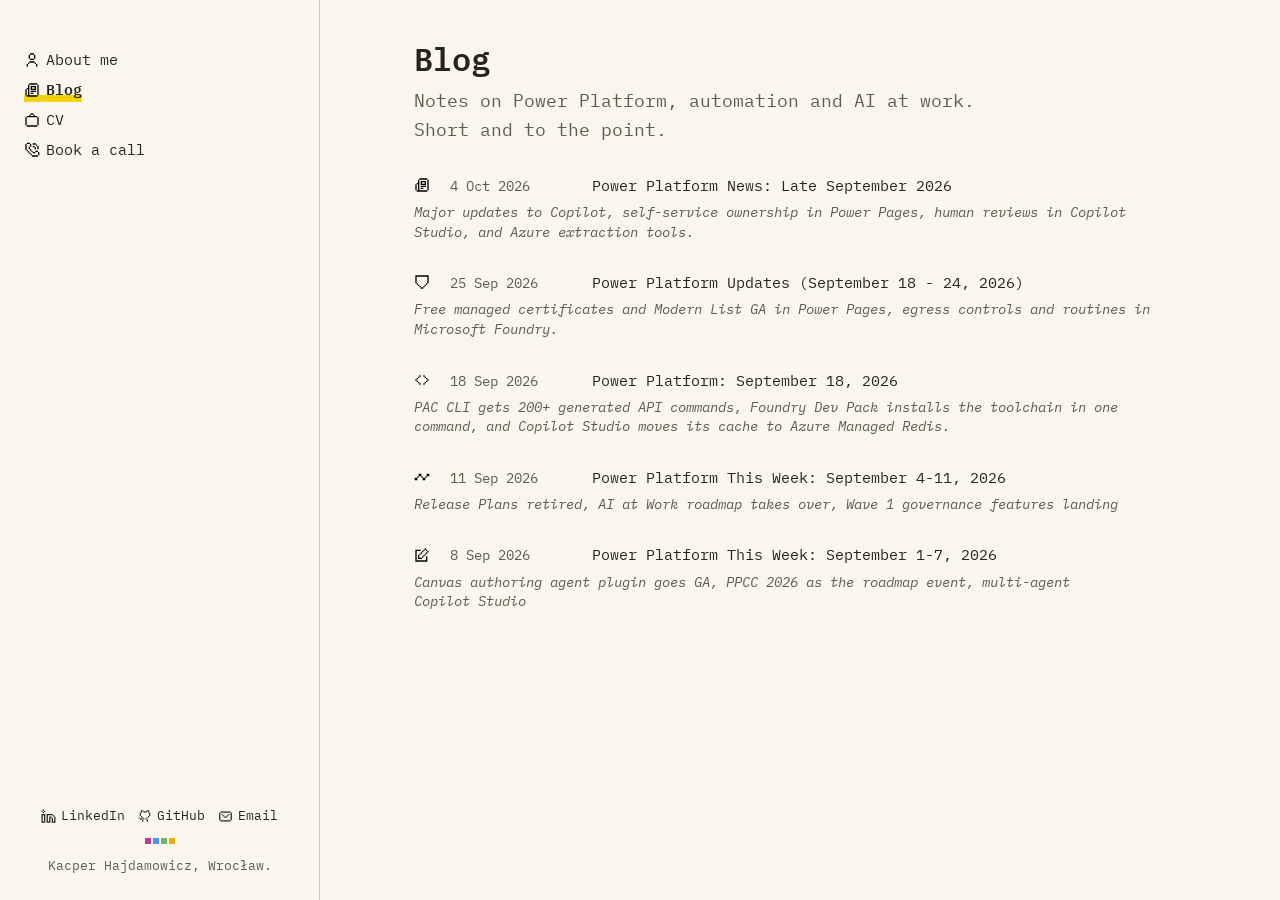
==== commit c47fbf6c: "Post: Power Platform News: Late September 2026" ====
--- a/blog/index.html
+++ b/blog/index.html
@@ -38,7 +38,15 @@
   <h1>Blog</h1>
   <p class="lead">Notes on Power Platform, automation and AI at work. Short and to the point.</p>
   <ul class="posts">
-    <li><a class="post" href="2026-09-power-platform-updates-september-18-24-2026.html">
+        <li><a class="post" href="2026-10-power-platform-news-late-september-2026.html">
+      <span class="post-top">
+        <img class="pix" src="../icons/article.svg" alt="" width="16" height="16">
+        <time datetime="2026-10-04">4 Oct 2026</time>
+        <span>Power Platform News: Late September 2026</span>
+      </span>
+      <span class="post-desc">Major updates to Copilot, self-service ownership in Power Pages, human reviews in Copilot Studio, and Azure extraction tools.</span>
+    </a></li>
+<li><a class="post" href="2026-09-power-platform-updates-september-18-24-2026.html">
       <span class="post-top">
         <img class="pix" src="../icons/shield.svg" alt="" width="16" height="16">
         <time datetime="2026-09-25">25 Sep 2026</time>
--- a/style.css
+++ b/style.css
@@ -134,26 +134,19 @@
 .sidebar-nav a:hover { text-decoration: none; }
 .sidebar-social a:hover { color: var(--accent-ink); text-decoration: none; }
 .sidebar-note { margin: 0.75rem 0 0; font-size: 0.8rem; color: var(--text-muted); text-align: center; }
-/* Above the note: a pixel-art terminal (CC0, see README) sitting on a row of
-   four pixels in the brand colours of icons/techno, in the order purple
-   (Power Apps), blue (Power Automate), green (Copilot), yellow (Power BI).
-   The GIF animates on its own and CSS cannot pause it, so reduced motion
-   drops the terminal and keeps only the row. */
-.sidebar-note {
-  --pixel-row: linear-gradient(90deg,
+/* Above the note: a row of four pixels in the brand colours of icons/techno,
+   in the order purple (Power Apps), blue (Power Automate), green (Copilot),
+   yellow (Power BI). */
+.sidebar-note::before {
+  content: "";
+  display: block;
+  width: 30px; height: 6px;
+  margin: 0 auto 0.75rem;
+  background: linear-gradient(90deg,
     var(--pp-light) 0 6px, transparent 6px 8px,
     var(--azure-light) 8px 14px, transparent 14px 16px,
     var(--ai-light) 16px 22px, transparent 22px 24px,
     var(--data-light) 24px 30px);
-}
-.sidebar-note::before {
-  content: "";
-  display: block;
-  width: 64px; height: 76px;
-  margin: 0 auto 0.75rem;
-  background:
-    url("icons/terminal.gif") center top / 64px 64px no-repeat,
-    var(--pixel-row) center bottom / 30px 6px no-repeat;
 }
 
 /* Layout */
@@ -497,8 +490,4 @@
   ::view-transition-group(*),
   ::view-transition-old(*),
   ::view-transition-new(*) { animation: none !important; }
-  .sidebar-note::before {
-    height: 6px;
-    background: var(--pixel-row) center / 30px 6px no-repeat;
-  }
-}
+}
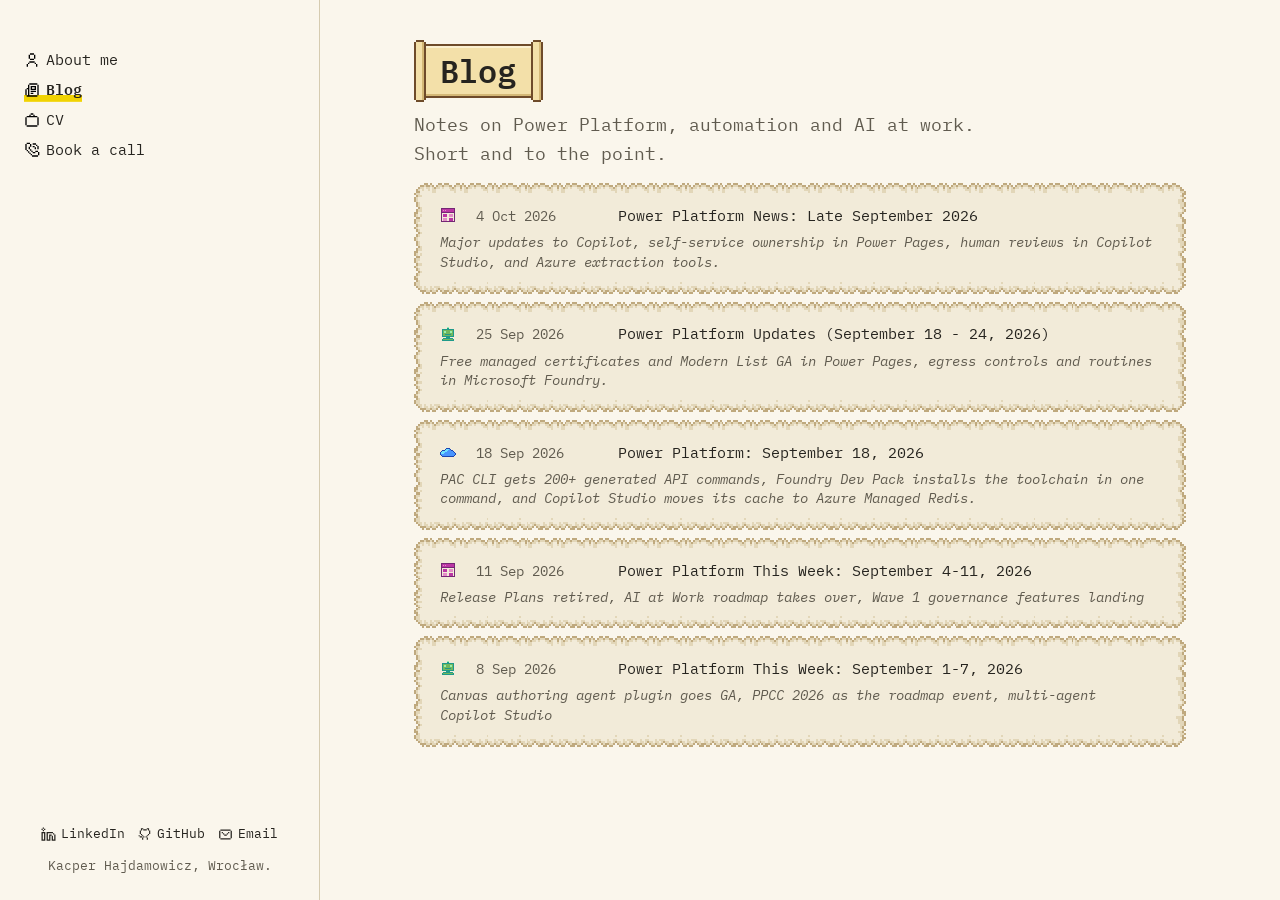
==== commit f446b4e2: "Mark post rows with area icons instead of per-post pixelarticons" ====
--- a/blog/index.html
+++ b/blog/index.html
@@ -35,12 +35,12 @@
 </header>
 
 <main class="main" id="main">
-  <h1>Blog</h1>
+  <h1 class="scroll">Blog</h1>
   <p class="lead">Notes on Power Platform, automation and AI at work. Short and to the point.</p>
   <ul class="posts">
         <li><a class="post" href="2026-10-power-platform-news-late-september-2026.html">
       <span class="post-top">
-        <img class="pix" src="../icons/article.svg" alt="" width="16" height="16">
+        <img class="pix" src="../icons/area/power-platform.svg" alt="" width="16" height="16">
         <time datetime="2026-10-04">4 Oct 2026</time>
         <span>Power Platform News: Late September 2026</span>
       </span>
@@ -48,7 +48,7 @@
     </a></li>
 <li><a class="post" href="2026-09-power-platform-updates-september-18-24-2026.html">
       <span class="post-top">
-        <img class="pix" src="../icons/shield.svg" alt="" width="16" height="16">
+        <img class="pix" src="../icons/area/ai.svg" alt="" width="16" height="16">
         <time datetime="2026-09-25">25 Sep 2026</time>
         <span>Power Platform Updates (September 18 - 24, 2026)</span>
       </span>
@@ -56,7 +56,7 @@
     </a></li>
     <li><a class="post" href="2026-09-power-platform-september-18-2026.html">
       <span class="post-top">
-        <img class="pix" src="../icons/code.svg" alt="" width="16" height="16">
+        <img class="pix" src="../icons/area/azure.svg" alt="" width="16" height="16">
         <time datetime="2026-09-18">18 Sep 2026</time>
         <span>Power Platform: September 18, 2026</span>
       </span>
@@ -64,7 +64,7 @@
     </a></li>
     <li><a class="post" href="2026-09-power-platform-this-week-september-4-11-2026.html">
       <span class="post-top">
-        <img class="pix" src="../icons/timeline.svg" alt="" width="16" height="16">
+        <img class="pix" src="../icons/area/power-platform.svg" alt="" width="16" height="16">
         <time datetime="2026-09-11">11 Sep 2026</time>
         <span>Power Platform This Week: September 4-11, 2026</span>
       </span>
@@ -72,7 +72,7 @@
     </a></li>
     <li><a class="post" href="2026-09-power-platform-this-week-september-1-7-2026.html">
       <span class="post-top">
-        <img class="pix" src="../icons/edit-box.svg" alt="" width="16" height="16">
+        <img class="pix" src="../icons/area/ai.svg" alt="" width="16" height="16">
         <time datetime="2026-09-08">8 Sep 2026</time>
         <span>Power Platform This Week: September 1-7, 2026</span>
       </span>
--- a/style.css
+++ b/style.css
@@ -20,17 +20,6 @@
   /* Calendly's own page colour on the free plan (colour params ignored).
      Fills the booking frame below Calendly's content so it reads as one sheet. */
   --bg-sheet: #FFFFFF;
-  /* Pixel accents: one dark and one light tone per area of work, taken from
-     the brand marks in icons/techno (Power Apps, Copilot, Power BI, Power
-     Automate). Decoration only, never text. */
-  --pp-dark: #742774;
-  --pp-light: #BB35A4;
-  --ai-dark: #1F9A8A;
-  --ai-light: #73B75D;
-  --data-dark: #C9870E;
-  --data-light: #E6AD10;
-  --azure-dark: #1B44B1;
-  --azure-light: #4894FE;
 
   --font-body: "IBM Plex Mono", ui-monospace, "Cascadia Mono", Consolas, "Courier New", monospace;
 
@@ -69,6 +58,17 @@
 }
 h1 { font-size: 2rem; }
 h2 { font-size: 1.5rem; }
+/* Section headings sit on a pixel-art parchment scroll (icons/scroll.svg,
+   30x20 drawn at 2x) via a 9-slice border-image: the roll caps are the
+   corners, the roll body and the paper outline are the stretched edges,
+   `fill` paints the parchment behind the text. Shrink-to-fit so the scroll
+   hugs the title. `.scroll` puts the same scroll on a page title. */
+h2, .scroll {
+  display: inline-block;
+  border-style: solid; border-width: 12px 20px; border-color: transparent;
+  border-image: url("icons/scroll.svg") 6 10 fill stretch;
+  padding: 0 0.4rem;
+}
 h3 { font-size: 1.1rem; }
 p { margin: 0 0 1rem; }
 p, dd, .post-desc { text-wrap: pretty; }
@@ -84,6 +84,7 @@
   background: var(--accent); color: var(--on-accent);
 }
 .skip-link:focus { top: 1rem; }
+.visually-hidden { position: absolute; width: 1px; height: 1px; overflow: hidden; clip-path: inset(50%); white-space: nowrap; }
 
 /* Sidebar: fixed on the left, the page scrolls past it.
    The social links and the note sit at the bottom (margin-top: auto). */
@@ -95,6 +96,10 @@
   overflow-y: auto;
   background: var(--bg);
   border-right: 1px solid var(--border);
+  /* Alternative edge kept for later: a pixel-art chain (icons/chain.svg,
+     8x32 drawn at 2x) in place of the rule. Swap the two lines above for:
+     background: url("icons/chain.svg") right top / 16px 64px repeat-y, var(--bg);
+     and drop border-right. The mobile block below already resets it. */
 }
 .sidebar-nav { display: flex; flex-direction: column; gap: 0.4rem; margin-top: 1.5rem; }
 /* shrink to the label so the marker stripe hugs the word, not the column */
@@ -134,19 +139,17 @@
 .sidebar-nav a:hover { text-decoration: none; }
 .sidebar-social a:hover { color: var(--accent-ink); text-decoration: none; }
 .sidebar-note { margin: 0.75rem 0 0; font-size: 0.8rem; color: var(--text-muted); text-align: center; }
-/* Above the note: a row of four pixels in the brand colours of icons/techno,
-   in the order purple (Power Apps), blue (Power Automate), green (Copilot),
-   yellow (Power BI). */
-.sidebar-note::before {
+/* Pixel-art area icon (icons/area, 16x16 at 1x) on timeline years,
+   certificates and CV skills. --area-icon is set per row below; rows outside
+   the four areas get the neutral clipboard. */
+.timeline dt::after,
+.sheet-stats dt::before,
+.certs li > span:first-child::before,
+.cv-certs .item > span:first-child::before,
+.skills b::before {
   content: "";
-  display: block;
-  width: 30px; height: 6px;
-  margin: 0 auto 0.75rem;
-  background: linear-gradient(90deg,
-    var(--pp-light) 0 6px, transparent 6px 8px,
-    var(--azure-light) 8px 14px, transparent 14px 16px,
-    var(--ai-light) 16px 22px, transparent 22px 24px,
-    var(--data-light) 24px 30px);
+  width: 16px; height: 16px;
+  background: var(--area-icon, url("icons/area/process.svg")) center / 16px 16px no-repeat;
 }
 
 /* Layout */
@@ -194,14 +197,14 @@
 .button.small { padding: 0.35rem 0.8rem; font-size: 0.9rem; }
 
 /* Landing: hero with timeline and photo */
-.hero { display: grid; grid-template-columns: 1fr 250px; gap: 2.5rem; align-items: start; }
+.hero { display: grid; grid-template-columns: 1fr 290px; gap: 2.5rem; align-items: start; }
 .hero-actions { display: flex; flex-wrap: wrap; gap: 0.75rem; margin-top: 1.5rem; }
 
 .timeline-title { font-size: 1.1rem; color: var(--text-muted); margin: 1.5rem 0 0.75rem; }
 .timeline {
   display: grid;
   grid-template-columns: max-content 1fr;
-  column-gap: 1.25rem;
+  column-gap: 1.75rem;
   row-gap: 0.6rem;
   margin: 0;
 }
@@ -212,43 +215,57 @@
   white-space: nowrap;
 }
 .timeline dd { margin: 0; }
-/* A pixel in the column gap after each year, coloured by the area that
+/* An icon in the column gap after each year, for the area that
    period was about (order of the rows in index.html). Absolute, so the
    hero gains no height. */
 .timeline dt { position: relative; }
-.timeline dt::after {
-  content: "";
-  position: absolute; right: -12px; top: 0.6em;
-  width: 6px; height: 6px;
-  background: var(--era);
-}
-.timeline dt:nth-of-type(1), .timeline dt:nth-of-type(2) { --era: var(--data-light); }
-.timeline dt:nth-of-type(3) { --era: var(--pp-light); }
-.timeline dt:nth-of-type(4) { --era: var(--azure-light); }
-.timeline dt:nth-of-type(5) { --era: var(--ai-light); }
-
-.hero-figure { margin: 0; text-align: center; }
+.timeline dt::after { position: absolute; right: -22px; top: calc(0.775em - 8px); }
+.timeline dt:nth-of-type(1), .timeline dt:nth-of-type(2) { --area-icon: url("icons/area/data.svg"); }
+.timeline dt:nth-of-type(3) { --area-icon: url("icons/area/power-platform.svg"); }
+.timeline dt:nth-of-type(4) { --area-icon: url("icons/area/azure.svg"); }
+.timeline dt:nth-of-type(5) { --area-icon: url("icons/area/ai.svg"); }
+
+/* Character sheet: the photo pixelated to 64x64 (ffmpeg, see CLAUDE.md)
+   and drawn at 4x, name plate, four area stats as segmented bars, the tech
+   icons as the inventory row. */
+.hero-figure {
+  margin: 0;
+  padding: 1rem;
+  border: 1px solid var(--border);
+  border-radius: var(--radius);
+  background: var(--bg-card);
+}
+.hero-image { display: block; width: 256px; height: 256px; image-rendering: pixelated; }
+.sheet-name { margin: 0.75rem 0 0; font-size: 1.1rem; font-weight: 700; line-height: 1.2; }
+.sheet-class { display: block; font-size: 0.8rem; font-weight: 400; color: var(--text-muted); }
+.sheet-status { margin: 0.35rem 0 0; font-size: 0.8rem; color: var(--text-muted); }
+/* Stats: area icon, label, then five 12px segments with 3px gaps. --fill is
+   the lit width in accent, the rest stays --border; the top layer paints
+   the gaps in the card colour. */
+.sheet-stats {
+  display: grid; grid-template-columns: 1fr auto; align-items: center;
+  gap: 0.3rem 0.75rem;
+  margin: 0.75rem 0 0;
+  font-size: 0.8rem;
+}
+.sheet-stats dt { display: flex; align-items: center; gap: 0.5rem; color: var(--text-muted); }
+.sheet-stats dd {
+  margin: 0; width: 72px; height: 12px;
+  background:
+    repeating-linear-gradient(90deg, transparent 0 12px, var(--bg-card) 12px 15px),
+    linear-gradient(90deg, var(--accent) 0 var(--fill), var(--border) var(--fill));
+}
+.sheet-stats dt:nth-of-type(1) { --area-icon: url("icons/area/power-platform.svg"); }
+.sheet-stats dt:nth-of-type(2) { --area-icon: url("icons/area/ai.svg"); }
+.sheet-stats dt:nth-of-type(3) { --area-icon: url("icons/area/data.svg"); }
+.sheet-stats dt:nth-of-type(4) { --area-icon: url("icons/area/azure.svg"); }
+.sheet-stats dd:nth-of-type(1) { --fill: 72px; }
+.sheet-stats dd:nth-of-type(2), .sheet-stats dd:nth-of-type(3) { --fill: 57px; }
+.sheet-stats dd:nth-of-type(4) { --fill: 42px; }
 .hero-tech {
   display: flex; justify-content: space-between; align-items: center;
   gap: 0.25rem;
-  margin: 0.9rem 0.35rem 0;
-}
-.hero-image {
-  display: block;
-  width: 250px; height: 250px;
-  object-fit: cover;
-  border: 1px solid var(--border);
-  border-radius: 999px;
-  background: var(--bg-card);
-}
-.hero-bubble {
-  margin-top: 1rem;
-  padding: 0.6rem 0.9rem;
-  border: 1px solid var(--border);
-  border-radius: var(--radius);
-  background: var(--bg-card);
-  color: var(--text-muted);
-  font-size: 0.9rem;
+  margin: 0.9rem 0 0;
 }
 
 /* Landing: cards and certificates */
@@ -261,25 +278,20 @@
 }
 .card h3 { margin-bottom: 0.35rem; }
 .card p { margin: 0; color: var(--text-muted); font-size: 0.95rem; }
-/* 8-bit sparkle in each card's corner, drawn as box-shadows of a 4px square
-   so it stays on a 4px grid and needs no asset. Colours follow the card
-   order in index.html: Power Platform, AI and agents, Data, Azure and ALM. */
-.card { position: relative; }
-.card::after {
+/* Pixel-art category icon (icons/area, 16x16 drawn at 2x) floated in each
+   card's top-right corner so the text wraps around it. Order follows the
+   cards in index.html: Power Platform, AI and agents, Data, Azure and ALM. */
+.card::before {
   content: "";
-  position: absolute; top: 1rem; right: 1.1rem;
-  width: 4px; height: 4px;
-  box-shadow:
-    8px 0 var(--pix-dark),
-    8px 4px var(--pix-light),
-    0 8px var(--pix-dark), 4px 8px var(--pix-light), 12px 8px var(--pix-light), 16px 8px var(--pix-dark),
-    8px 12px var(--pix-light),
-    8px 16px var(--pix-dark);
-}
-.card:nth-child(1) { --pix-dark: var(--pp-dark); --pix-light: var(--pp-light); }
-.card:nth-child(2) { --pix-dark: var(--ai-dark); --pix-light: var(--ai-light); }
-.card:nth-child(3) { --pix-dark: var(--data-dark); --pix-light: var(--data-light); }
-.card:nth-child(4) { --pix-dark: var(--azure-dark); --pix-light: var(--azure-light); }
+  float: right;
+  width: 32px; height: 32px;
+  margin: 0 0 0.25rem 0.75rem;
+  background: var(--area-icon) center / 32px 32px no-repeat;
+}
+.card:nth-child(1) { --area-icon: url("icons/area/power-platform.svg"); }
+.card:nth-child(2) { --area-icon: url("icons/area/ai.svg"); }
+.card:nth-child(3) { --area-icon: url("icons/area/data.svg"); }
+.card:nth-child(4) { --area-icon: url("icons/area/azure.svg"); }
 
 .certs { list-style: none; margin: 0; padding: 0; }
 .certs li {
@@ -288,30 +300,34 @@
   border-top: 1px solid var(--border);
 }
 .certs li:first-child { border-top: 0; }
-/* Pixel before each certificate, coloured by its area; ITIL stays neutral.
+/* Icon before each certificate, for its area; ITIL gets the neutral one.
    Order follows the list in index.html. */
-.certs li > span:first-child::before {
-  content: "";
-  display: inline-block;
-  width: 6px; height: 6px;
-  margin-right: 0.6rem;
-  vertical-align: 0.15em;
-  background: var(--cert, var(--border));
-}
-.certs li:nth-child(1) { --cert: var(--ai-light); }
-.certs li:nth-child(2), .certs li:nth-child(4) { --cert: var(--data-light); }
-.certs li:nth-child(5) { --cert: var(--azure-light); }
+.certs li > span:first-child::before { display: inline-block; margin-right: 0.6rem; vertical-align: -0.2em; }
+.certs li:nth-child(1) { --area-icon: url("icons/area/ai.svg"); }
+.certs li:nth-child(2), .certs li:nth-child(4) { --area-icon: url("icons/area/data.svg"); }
+.certs li:nth-child(5) { --area-icon: url("icons/area/azure.svg"); }
+/* The same icons on the certifications in the CV (order of cv/index.html;
+   ITIL and IPMA neutral). Hidden in print. */
+.cv-certs .item > span:first-child::before { display: inline-block; margin-right: 0.5rem; vertical-align: -0.2em; }
+.cv-certs .item:nth-of-type(1) { --area-icon: url("icons/area/ai.svg"); }
+.cv-certs .item:nth-of-type(2), .cv-certs .item:nth-of-type(4) { --area-icon: url("icons/area/data.svg"); }
+.cv-certs .item:nth-of-type(5) { --area-icon: url("icons/area/azure.svg"); }
 
 /* Posts list (blog index and landing) */
-.posts { list-style: none; margin: 0; padding: 0; }
+/* Each post sits on a torn pixel-art sheet (icons/paper.svg, 32x32 drawn at
+   2x) via a 9-slice border-image; the ragged edges repeat (`round`), `fill`
+   paints the parchment behind the text. The icon is the post's area
+   (icons/area), written into the <img> since the list grows. */
+.posts { list-style: none; margin: 0; padding: 0; display: grid; gap: 0.5rem; }
 .post {
   display: flex; flex-direction: column; gap: 0.35rem;
-  margin-inline: -0.625rem;
-  padding: 0.9rem 0.625rem;
-  border-radius: var(--radius);
+  padding: 0.3rem 0.6rem;
+  border-style: solid; border-width: 16px; border-color: transparent;
+  border-image: url("icons/paper.svg") 8 fill round;
   color: var(--text);
 }
-.post:hover { background: var(--bg-card); text-decoration: none; }
+.post:hover { text-decoration: none; }
+.post:hover .post-top > span { text-decoration: underline; }
 .post-top {
   display: flex; align-items: baseline; gap: 1.25rem;
 }
@@ -384,28 +400,20 @@
   text-transform: uppercase;
   letter-spacing: 0.1em;
   color: var(--accent-ink);
-  border-bottom: 2px solid var(--accent);
-  padding-bottom: 0.3rem;
   margin: 0 0 0.75rem;
 }
 .cv h3, .cv h4 { font-family: var(--font-body); font-size: 1.05rem; font-weight: 700; margin: 0; }
 .company { font-weight: 400; }
 
 .skills div { margin-bottom: 0.3rem; }
-/* Pixel before each skill label, coloured by area; order follows the
+/* Icon before each skill label, for its area; order follows the
    list in cv/index.html. Hidden in print. */
-.skills b::before {
-  content: "";
-  display: inline-block;
-  width: 6px; height: 6px;
-  margin-right: 0.5rem;
-  vertical-align: 0.15em;
-  background: var(--skill, var(--border));
-}
-.skills div:nth-child(1), .skills div:nth-child(4) { --skill: var(--pp-light); }
-.skills div:nth-child(2), .skills div:nth-child(8) { --skill: var(--ai-light); }
-.skills div:nth-child(3), .skills div:nth-child(6) { --skill: var(--azure-light); }
-.skills div:nth-child(5) { --skill: var(--data-light); }
+.skills b::before { display: inline-block; margin-right: 0.5rem; vertical-align: -0.2em; }
+.skills div:nth-child(1), .skills div:nth-child(4) { --area-icon: url("icons/area/power-platform.svg"); }
+.skills div:nth-child(2), .skills div:nth-child(8) { --area-icon: url("icons/area/ai.svg"); }
+.skills div:nth-child(3), .skills div:nth-child(6) { --area-icon: url("icons/area/azure.svg"); }
+.skills div:nth-child(5) { --area-icon: url("icons/area/data.svg"); }
+.skills div:nth-child(9) { --area-icon: url("icons/area/languages.svg"); }
 
 .entry { margin-bottom: 1.25rem; break-inside: avoid; }
 .entry-line { display: flex; justify-content: space-between; align-items: baseline; gap: 1rem; }
@@ -441,7 +449,7 @@
     --text-muted: #555555;
     --border: #CCCCCC;
   }
-  .skip-link, .sidebar, .cv-actions, .skills b::before { display: none; }
+  .skip-link, .sidebar, .cv-actions, .skills b::before, .cv-certs .item > span:first-child::before { display: none; }
   body {
     padding-left: 0;
     background: #fff; color: var(--text);
@@ -451,6 +459,9 @@
   }
   .main { max-width: none; padding: 0; }
   .cv-contact a { text-decoration: none; }
+  /* No scroll on paper: back to the plain accent rule under CV headings. */
+  h2 { display: block; border: 0; border-image: none; padding: 0; }
+  .cv h2 { border-bottom: 2px solid var(--accent); padding-bottom: 0.3rem; }
 }
 
 /* Mobile */
@@ -462,6 +473,7 @@
     flex-direction: column; flex-wrap: nowrap; align-items: stretch;
     gap: 0.35rem;
     padding: 0.75rem 0.6rem;
+    background: var(--bg);
     border-right: 0; border-bottom: 1px solid var(--border);
   }
   .sidebar-nav { flex-direction: row; flex-wrap: wrap; gap: 0.25rem 1.25rem; margin-top: 0; align-items: center; width: auto; }
@@ -473,12 +485,16 @@
   .skip-link { left: 1rem; }
   .main { padding: 1.5rem 1rem 2.5rem; }
   .entry-line, .item { flex-direction: column; gap: 0; }
-  .post { gap: 0.35rem; }
+  .post { gap: 0.35rem; padding-inline: 0.35rem; }
+  /* the card is too narrow for date and title side by side: title under the date */
+  .post-top { flex-wrap: wrap; gap: 0.2rem 0.75rem; }
+  .post-top > span { flex-basis: 100%; }
   .hero { grid-template-columns: 1fr; gap: 1.5rem; }
-  .hero-figure { order: -1; display: grid; grid-template-columns: auto 1fr; grid-template-rows: auto auto; gap: 0 1rem; text-align: left; }
-  .hero-image { grid-column: 1; grid-row: 1; width: 96px; height: 96px; justify-self: center; }
-  .hero-tech { grid-column: 1; grid-row: 2; order: 0; justify-content: flex-start; gap: 0.5rem; margin: 0.4rem 0 0; }
-  .hero-bubble { grid-column: 2; grid-row: 1; min-height: 60px; margin-top: 0; align-self: center; padding: 0.5rem 0.8rem; display: flex; align-items: center; }
+  .hero-figure { order: -1; }
+  .hero-image { float: left; width: 128px; height: 128px; margin: 0 1rem 0.5rem 0; }
+  .sheet-name { margin-top: 0; }
+  .sheet-stats { clear: left; }
+  .hero-tech { justify-content: flex-start; gap: 0.5rem; }
   .cards { grid-template-columns: 1fr; }
   .booking-facts { flex-basis: 100%; display: grid; grid-template-columns: max-content 1fr; column-gap: 1.25rem; row-gap: 0.4rem; align-items: baseline; }
   .booking-facts dd { margin: 0; }
